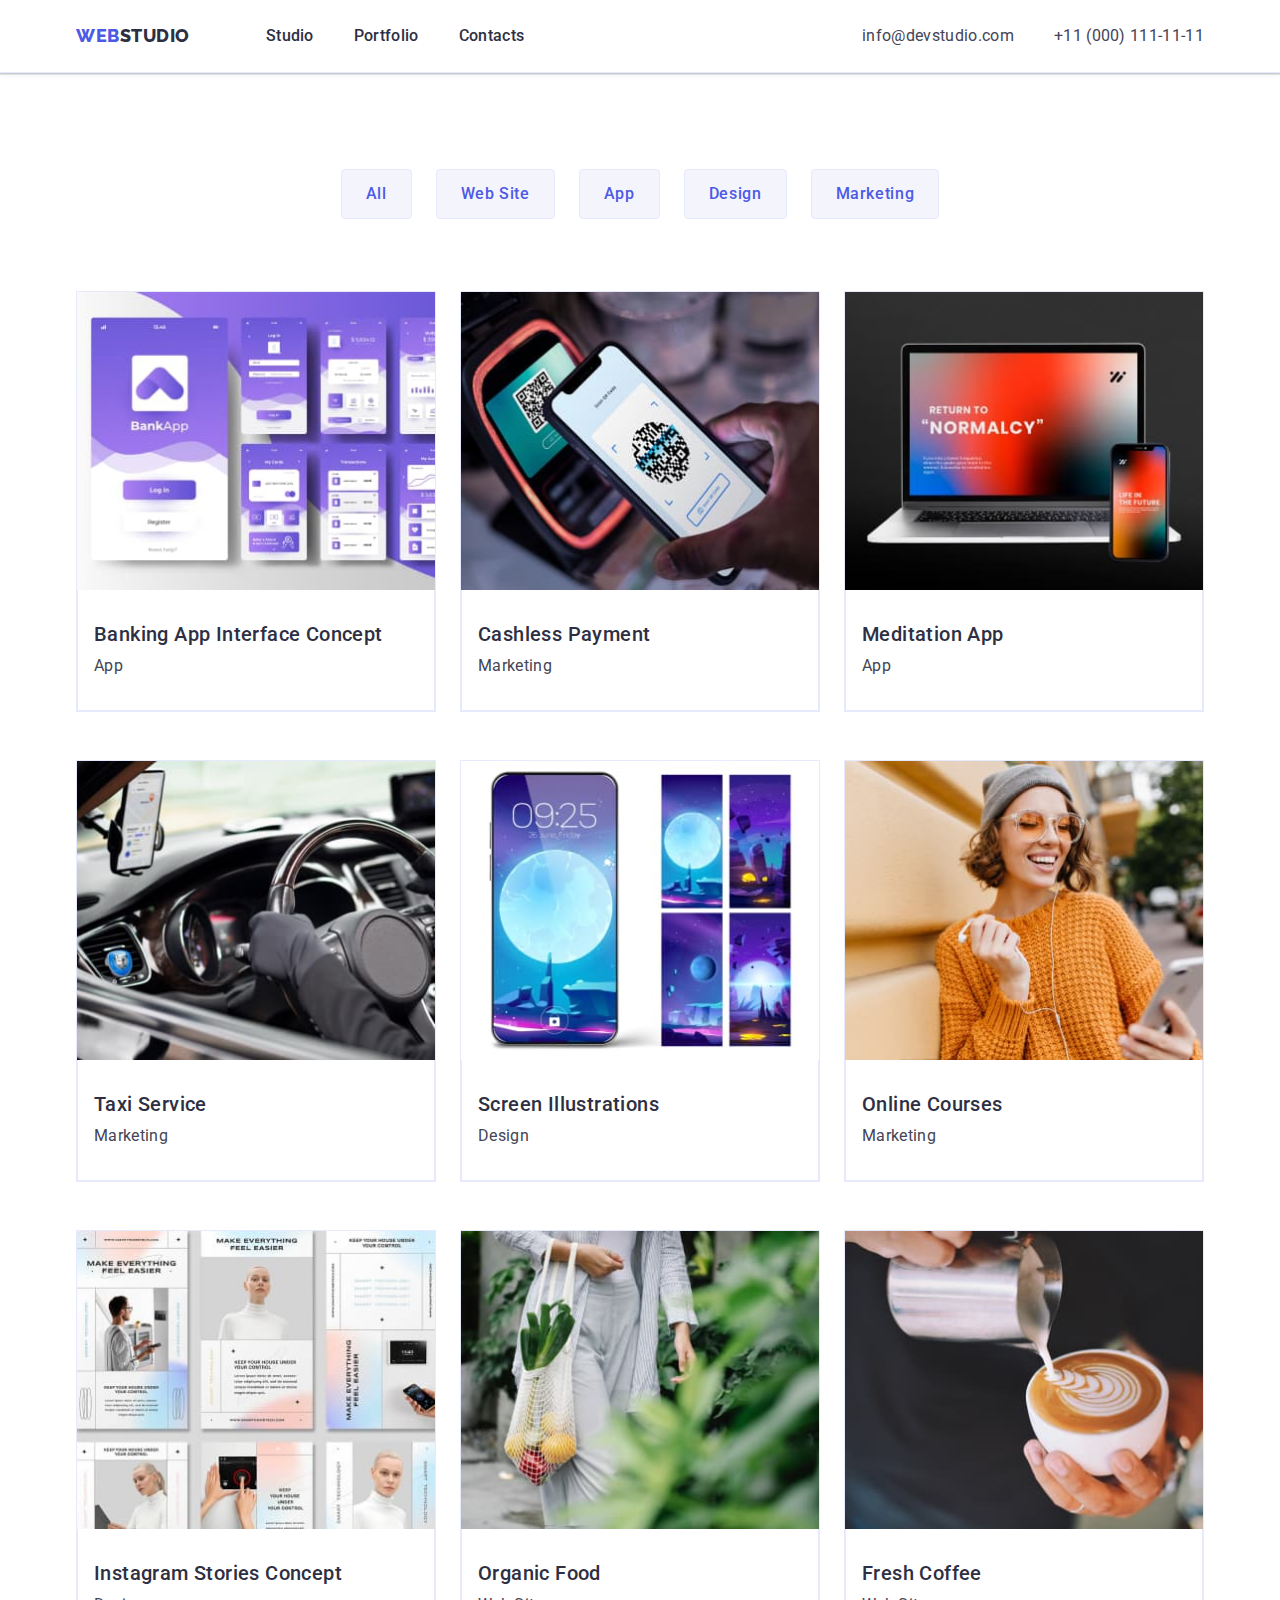
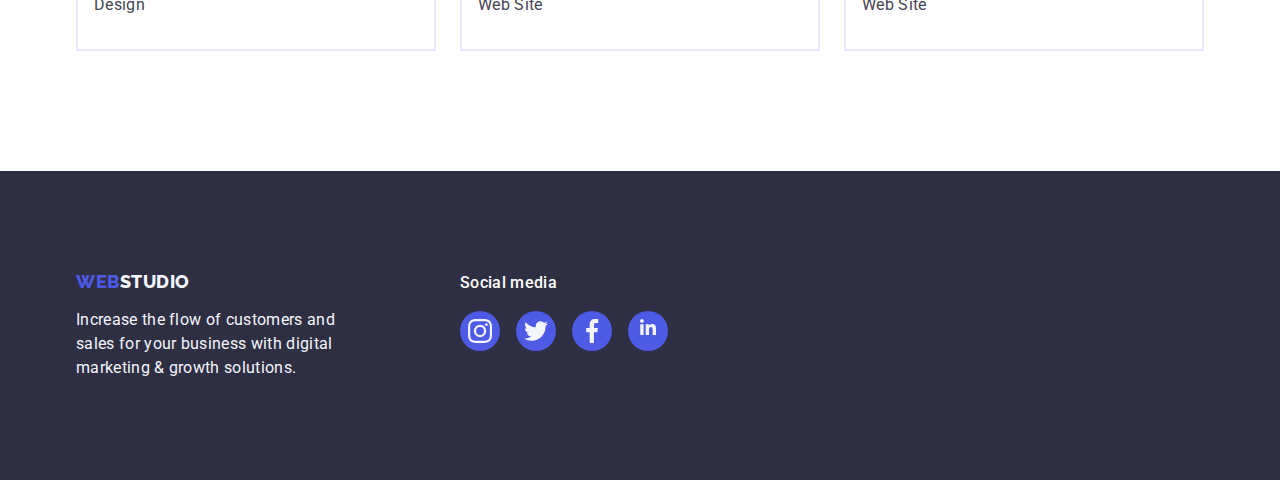
==== portfolio.html @ 7cf5a632 "Initial commit" ====
<!DOCTYPE html>
<html lang="en">

<head>
  <meta charset="UTF-8" />
  <meta http-equiv="X-UA-Compatible" content="IE=edge" />
  <meta name="viewport" content="width=device-width, initial-scale=1.0" />
  <title>WebStudio</title>
  <link rel="preconnect" href="https://fonts.googleapis.com" />
  <link rel="preconnect" href="https://fonts.gstatic.com" crossorigin />
  <link href="https://fonts.googleapis.com/css2?family=Raleway:wght@800&family=Roboto:wght@400;500;700;900&display=swap"
    rel="stylesheet" />
  <link rel="stylesheet" href="https://cdn.jsdelivr.net/npm/modern-normalize@1.1.0/modern-normalize.min.css" />
  <link rel="stylesheet" href="./css/styles.css" />
</head>

<body>
  <!-- Header -->
  <header class="page-header">
    <div class="container page-header-container">
      <nav class="page-nav">
        <a class="logo link" href="./index.html">
          Web<span class="logo-dark">Studio</span></a>
        <ul class="menu list">
          <li class="menu-item">
            <a class="menu-link link" href="./index.html"> Studio</a>
          </li>
          <li class="menu-item">
            <a class="menu-link link" href="./portfolio.html"> Portfolio</a>
          </li>
          <li class="menu-item">
            <a class="menu-link link" href=""> Contacts</a>
          </li>
        </ul>
      </nav>
      <address class="contacts">
        <ul class="link list page-contacts">
          <li class="mail-contact">
            <a class="contact link contact-link" href="mailto:info@devstudio.com">info@devstudio.com</a>
          </li>
          <li>
            <a class="contact link contact-link" href="tel:+110001111111">+11 (000) 111-11-11</a>
          </li>
        </ul>
      </address>
    </div>
  </header>

  <main>
    <section class="portfolio-section">
      <div class="container">
        <h1 hidden>What are We doing</h1>
        <ul class="list button-item">
          <li class="button-item-list"><button class="button-filters" type="button">All</button></li>
          <li class="button-item-list">
            <button class="button-filters" type="button">Web Site</button>
          </li>
          <li class="button-item-list"><button class="button-filters" type="button">App</button></li>
          <li class="button-item-list"><button class="button-filters" type="button">Design</button></li>
          <li class="button-item-list">
            <button class="button-filters" type="button">Marketing</button>
          </li>
        </ul>

        <!-- What Are We Doing Section -->

        <ul class="list images-list">
          <li class="images-item">
            <a class="link images-second-page" href="">
              <img src="./images/images-second-page/blanking-app.jpg" alt="banking app interface concept" width="360"
                height="300" />
                <div class="about-doing">
              <h2 class="main-titles">Banking App Interface Concept</h2>
              <p class="information-list">App</p>
            </div>
            </a>
          </li>

          <li class="images-item">
            <a class="link images-second-page" href="">
              <img src="./images/images-second-page/cashless.jpg" alt="cashless payment" width="360" height="300" />
              <div class="about-doing">
              <h2 class="main-titles">Cashless Payment</h2>
              <p class="information-list">Marketing</p>
            </div>
            </a>
          </li>

          <li class="images-item">
            <a class="link images-second-page" href="">
              <img src="./images/images-second-page/meditatoin-app.jpg" alt="meditatoin app" width="360" height="300" />
              <div class="about-doing">
              <h2 class="main-titles">Meditation App</h2>
              <p class="information-list">App</p>
            </div>
            </a>
          </li>

          <li class="images-item">
            <a class="link images-second-page" href="">
              <img src="./images/images-second-page/taxi.jpg" alt="taxi" width="360" height="300" />
              <div class="about-doing">
              <h2 class="main-titles">Taxi Service</h2>
              <p class="information-list">Marketing</p>
            </div>
            </a>
          </li>

          <li class="images-item">
            <a class="link images-second-page" href="">
              <img src="./images/images-second-page/screen.jpg" alt="screen illustrations" width="360" height="300" />
              <div class="about-doing">
              <h2 class="main-titles">Screen Illustrations</h2>
              <p class="information-list">Design</p>
            </div>
            </a>
          </li>

          <li class="images-item">
            <a class="link images-second-page" href="">
              <img src="./images/images-second-page/online-courses.jpg" alt="online courses" width="360" height="300" />
              <div class="about-doing">
              <h2 class="main-titles">Online Courses</h2>
              <p class="information-list">Marketing</p>
            </div>
            </a>
          </li>

          <li class="images-item">
            <a class="link images-second-page" href="">
              <img src="./images/images-second-page/instagram.jpg" alt="instagram stories content" width="360"
                height="300" />
              <div class="about-doing">
                <h2 class="main-titles">Instagram Stories Concept</h2>
              <p class="information-list">Design</p>
            </div>
            </a>
          </li>

          <li class="images-item">
            <a class="link images-second-page" href="">
              <img src="./images/images-second-page/organic-food.jpg" alt="organic food" width="360" height="300" />
              <div class="about-doing">
              <h2 class="main-titles">Organic Food</h2>
              <p class="information-list">Web Site</p>
            </div>
            </a>
          </li>
          <li class="images-item">
            <a class="link images-second-page" href="">
              <img src="./images/images-second-page/fresh-coffee.jpg" alt="fresh coffee" width="360" height="300" />
              <div class="about-doing">
              <h2 class="main-titles">Fresh Coffee</h2>
              <p class="information-list">Web Site</p>
            </div>
            </a>
          </li>
        </ul>
      </div>
    </section>
  </main>

  <!-- Footer -->

  <footer class="page-footer">
    <div class="container footer-wrapper">
      <div class="logo-container">
        <a class="logo link logo-footer" href="./index.html">Web<span class="logo-white">Studio</span></a>
        <p class="footer-information">
          Increase the flow of customers and sales for your business with digital
          marketing & growth solutions.
        </p>
      </div>
  
      <div class="social-footer-container">
        <p class="footer-media">Social media</p>
        <ul class="social-footer list">
          <li class="social-footer-item">
            <a class="social-footer-link" href="" aria-label="instargram icon">
              <svg class="social-footer-icons" width="24" height="24">
                <use href="./images/icons.svg#icon-instagram"></use>
              </svg>
            </a>
          </li>
          <li class="social-footer-item">
            <a class="social-footer-link" href="" aria-label="twitter icon">
              <svg class="social-footer-icons" width="24" height="24">
                <use href="./images/icons.svg#icon-twitter"></use>
              </svg>
            </a>
          </li>
          <li class="social-footer-item">
            <a class="social-footer-link" href="" aria-label="facebook icon">
              <svg class="social-footer-icons" width="24" height="24">
                <use href="./images/icons.svg#icon-facebook"></use>
              </svg>
            </a>
          </li>
          <li class="social-footer-item">
            <a class="social-footer-link" href="" aria-label="linkedin label">
              <svg class="social-footer-icons" width="24" height="24">
                <use href="./images/icons.svg#icon-linkedin"></use>
              </svg>
            </a>
          </li>
        </ul>
      </div>
    </div>
  
  </footer>
</body>

</html>
---- css/styles.css ----
:root {
  --primary-font: 'Roboto', sans-serif;
  --color-iris: #4d5ae5;
  --color-ocean: #404bbf;
  --color-navy-blue: #2e2f42;
  --color-green: #31d0aa;
  --color-slate: #434455;
  --color-light-slate: #8e8f99;
  --color-cornflower: #e7e9fc;
  --color-cloud: #f4f4fd;
  --color-navy-blue-modal: #2e2f42;
  --color-grey: #2e2f42;
  --color-white: #ffffff;
  --color-dairy: #fcfcfc;
  --color-green: #31D0AA;
  --indent: 24px;
}

h1,h2,h3,h4,h5,h5,p{
  margin-top: 0;
  margin-bottom: 0;
}

/* ul, ol{
  margin-top: 0;
  margin-bottom: 0;
  padding-left: 0;
} */

img{
  display: block;
  max-width: 100%;
  height: auto;
}

.list{
  list-style: none;
  padding: 0;
  margin: 0;
}

.link{
  text-decoration: none;
}

body{
font-family: var(--primary-font);
  font-weight: 400;
  font-size: 16px;
  line-height: 1.5;
  letter-spacing: 0.02em;
  background-color: var(--color-white);
  color: var(--color-slate);
}

.container{
  width: 1158px;
  margin-left: auto;
  margin-right: auto;
  padding-left: 15px;
  padding-right: 15px;
  /* outline: 2px solid red; */
}

/* HEADER */

.page-header{
  border-bottom: 1px solid var(--color-cornflower);
  box-shadow: 0px 2px 1px rgba(46, 47, 66, 0.08),
    0px 1px 1px rgba(46, 47, 66, 0.16),
    0px 1px 6px rgba(46, 47, 66, 0.08);
}

.page-header-container{
  display: flex;
  align-items: center;
}

.page-nav{
  display: flex;
  align-items: center;
}

.menu{
  display: flex;
  align-items: center;
}

.page-contacts{
  display: flex;
  align-items: center;
}

.menu-item:not(:last-child){
  margin-right: 40px;
}

.contacts{
  margin-left: auto;
}

.mail-contact{
  margin-right: 40px;
}

.menu-link{
  display: block;
  padding-top: 24px;
  padding-bottom: 24px;
}

.contact-link{
  display: block;
  padding-top: 24px;
  padding-bottom: 24px;
}
/* .page-header{
  padding-top: 24px;
  padding-bottom: 24px;
} */

.page-header{
  background-color: var(--color-white);
}

.logo{
  margin-right: 76px;

  font-family: 'Raleway', sans-serif;
    font-weight: 800;
    font-size: 18px;
    line-height: 1.17;
    color: var(--color-iris);
    letter-spacing: 0.03em;
    text-transform: uppercase;
    align-items: center;
}

/* LOGO */
.logo-dark{
  color: var(--color-navy-blue);
}

.logo-white{
  color: var(--color-cloud);
}

/* MENU */
.menu-link{
    font-weight: 500;
    color: var(--color-navy-blue);
}

.menu-link:hover,
.menu-link:focus{
  color: var(--color-ocean);
}

/* CONTACTS */
.contacts{
  font-style: normal;
}

.contact{
    color: var(--color-slate);
}

.contact:hover,
.contact:focus{
  color: var(--color-ocean);
}

/* HERO */
.hero-section{
  height: 600px;
  max-width: 1440px;
  margin-right: auto;
  margin-left: auto;
  padding-top: 188px;
  padding-bottom: 188px;
  background-repeat: no-repeat;
  background-size: cover;
  background-position: center;


  background-image: linear-gradient( 
    rgba(46, 47, 66, 0.7),
    rgba(46, 47, 66, 0.7)
  ),
    url('../images/hero/people-office.jpg');
  background-color: var(--color-navy-blue-modal);
}

.hero-title{
    margin-left: auto;
    margin-right: auto;
    display: block;
    max-width: 496px; 
    margin-bottom: 48px;

    font-weight: 700;
    font-size: 56px;
    line-height: 1.07;
    letter-spacing: 0.02em;
    text-align: center;
    color: var(--color-white);
}

.order-button{
  display: block;
  height: 56px;
  border: none;
  margin-left: auto;
  margin-right: auto;
  min-width: 169px;
  padding-top: 16px;
  padding-bottom: 16px;
  padding-right: 32px;
  padding-left: 32px;
  border-radius: 4px;
  cursor: pointer;

  font-family: inherit;
    font-weight: 500;
    font-size: 16px;
    line-height: inherit;
    letter-spacing: 0.04em;
    color: var(--color-white);
    background-color: var(--color-iris);
    box-shadow: 0px 4px 4px rgba(0, 0, 0, 0.15);
}
.section{
  padding-top: 120px;
  padding-bottom: 120px;
}

.what-section{
  padding-bottom: 120px;
}

.order-button:hover,
.order-button:focus{
  background-color: var(--color-ocean);
  cursor: pointer;
}

/* OUR VALUES */

.list-values{
  display: flex;
  flex-wrap: wrap;
  gap: var(--indent);
}
.values-item{
  width: calc((100%-(24px * 3)) / 4);
}

.our-values-title{
    font-weight: 700;
    font-size: 36px;
    line-height: 1.11;
    text-align: center;
    letter-spacing: 0.02em;
    text-transform: capitalize;
}
.main-titles{
  margin-bottom: 8px;

  font-weight: 500;
  font-size: 20px;
  line-height: 1.2;
  letter-spacing: 0.02em;
  color: var(--color-navy-blue-modal);
}
.information-list{
    max-width: 264px;
    color: var(--color-slate);
}

.social-uper{
  display: flex;
  justify-content: center;
  gap: var(--indent);
}

.icon-uper{
    display: flex;
    align-items: center;
    justify-content: center;
    margin-bottom: 8px;
    
    height: 112px;
    border: 1px solid transparent;
    background-color: var(--color-cloud);
    border-radius: 4px;
}

.uper-values-icons{
  margin-bottom: 8px;
}

/* WHAT ARE WE DOING */

.doing-list{
  display: flex;
    flex-wrap: wrap;
    gap: var(--indent);
}

.doing-item{
  width: calc((100%-(24px * 2)) / 3);
}

.doing-section-title{
    margin-bottom: 72px;

    font-weight: 700;
    font-size: 36px;
    line-height: 1.11;
    text-align: center;
    text-transform: capitalize;
    color: var(--color-navy-blue-modal);
}

/* OUR TEAM */

.team-item{
  display: flex;
  flex-wrap: wrap;
  gap: var(--indent);
}

.our-team-section{
  background-color: var(--color-cloud);
}

.our-team-title{
    margin-bottom: 72px;

    font-weight: 700;
    font-size: 36px;
    line-height: 1.11;
    letter-spacing: 0.02em;
    text-align: center;
    text-transform: capitalize;
    color: var(--color-navy-blue-modal);
}

.team-titles{
  margin-bottom: 8px;

  font-weight: 500;
    font-size: 20px;
    line-height: 1.2;
    letter-spacing: 0.02em;
    text-align: center;
    color: var(--color-navy-blue-modal);
} 

.about-team{
  padding-top: 32px;
  padding-bottom: 32px;
  padding-right: 0px;
  padding-left: 0px;
  border-top-left-radius: 0px;
  border-top-right-radius: 0px;
  border-bottom-right-radius: 4px;
  border-bottom-left-radius: 4px;
  box-shadow: 0px 1px 6px rgba(46, 47, 66, 0.08),
    0px 1px 1px rgba(46, 47, 66, 0.16),
    0px 2px 1px rgba(46, 47, 66, 0.08);
}



.team-list{
  margin-bottom: 8px;

  color: var(--color-slate);
  text-align: center;
}

.foto-style{
  width: calc((100%-(24px * 3)) / 4);
  border-radius: 0px 0px 4px 4px;

  background-color: var(--color-white);
  box-shadow: 0px 1px 6px rgba(46, 47, 66, 0.08),
    0px 1px 1px rgba(46, 47, 66, 0.16),
  0px 2px 1px rgba(46, 47, 66, 0.08);
}

.foto-style:hover,
.foto-style:focus{
  box-shadow: 0px 1px 6px rgba(46, 47, 66, 0.08), 0px 1px 1px 
  rgba(46, 47, 66, 0.16), 0px 2px 1px rgba(46, 47, 66, 0.08);
  border-radius: 0px 0px 4px 4px;
}

.social{
  display: flex;
  justify-content: center;
  gap: var(--indent);
}

.social-link{
  display: flex;
  justify-content: center;
  align-items: center;

  width: 40px;
  height: 40px;
  border-radius: 50%;
  background-color: var(--color-iris);
}

.social-link:hover,
.social-link:focus{
  background-color: var(--color-ocean);
}

.social-icons{
 fill: var(--color-cloud);
}

/* CUSTOMERS */


.customers-title{
margin-bottom: 72px;

font-style: normal;
font-weight: 700;
font-size: 36px;
line-height: 1.1;
text-align: center;
letter-spacing: 0.02em;
text-transform: capitalize;
color: var(--color-navy-blue);
}

.clients-list{  
  display: flex;
  align-items: center;
  gap: var(--indent);
}

.clients-link{
  display: flex;
  align-items: center;
  justify-content: center;

  width: 168px;
  height: 88px;

  border: 1px solid #8E8F99;
  border-radius: 4px;
  color: var(--color-light-slate);
}

.clients-link:hover,
.clients-link:focus{
  border-color: var(--color-ocean);
  color: var(--color-ocean);
}

.clients-icon{
  fill: currentColor;
}


/* FOOTER */
.page-footer{
  padding-top: 100px;
  padding-bottom: 100px;

  background-color: var(--color-navy-blue-modal);
}

.logo-footer{
  display: inline-block;
  margin-bottom: 16px;
}

.footer-information{
  max-width: 264px;
  color: var(--color-cloud);
}



.footer-wrapper{
  display: flex;
  align-items: baseline;
  gap: 120px;
}

.footer-media{
  margin-bottom: 16px;

  font-weight: 500;
  color: var(--color-white);
}

.social-footer{
  display: flex;
  justify-content: center;
  gap: 16px;
}

.social-footer-container{
  display: flex;
  flex-direction: column;
}

.social-footer-link{
  display: flex;
  justify-content: center;
  align-items: center;

  width: 40px;
  height: 40px;
  border-radius: 50%;
  background-color: var(--color-iris);
  fill: var(--color-cloud);
}

.social-footer-link:hover,
.social-footer-link:focus{
  background-color: var(--color-green);
}


/* SECOND PAGE */
.button-item{
  display: flex;
  justify-content: center;
  margin-bottom: 72px;
}

.button-item-list:not(:last-child){
  margin-right: 24px;
}

.portfolio-section{
    padding-top: 96px;
    padding-bottom: 120px;
}

/* .button-item-list{
  margin-bottom: 72px;
} */

.images-list{
  display: flex;
  flex-wrap: wrap;
  column-gap: 24px;
  row-gap: 48px;
}

.images-item{
  width: calc((100% - (24px * 2)) / 3);
  border: 1px solid var(--color-cornflower);
}

.about-doing{
  padding-top: 32px;
  padding-bottom: 32px;
  padding-left: 16px;
  padding-right: 16px;
  border: 1px solid var(--color-cornflower);
  border-top: none;
}

.images-item:hover,
.images-item:focus{
    border: 1px solid var(--color-cloud);
    box-shadow: 0px 1px 6px rgba(46, 47, 66, 0.08), 0px 1px 1px rgba(46, 47, 66, 0.16), 0px 2px 1px rgba(46, 47, 66, 0.08);
}

.main-titles{
  margin-bottom: 8pxe;
}

.button-filters{
  padding-top: 12px;
  padding-bottom: 12px;
  padding-right: 24px;
  padding-left: 24px;
  border: 1px solid var(--color-cornflower);
  border-radius: 4px;
  
  font-family: inherit;
    font-weight: 500;
    font-size: 16px;
    line-height: 1.5;
    display: flex;
    align-items: center;
    text-align: center;
    letter-spacing: 0.04em;
    color:  var(--color-iris);
    background-color: var(--color-cloud);
    cursor: pointer;
}

.button-filters:hover,
.button-filters:focus{
  border: 1px solid transparent;

  color: var(--color-white);
  background-color: var(--color-ocean);
  box-shadow: 0px 3px 1px rgba(0, 0, 0, 0.1),
    0px 2px 1px rgba(0, 0, 0, 0.08),
    0px 2px 2px rgba(0, 0, 0, 0.12);
}

.images-second-page{
  display: block;
}

.images-second-page:hover,
.images-second-page:focus{
  box-shadow: 0px 1px 6px rgba(46, 47, 66, 0.08),
    0px 1px 1px rgba(46, 47, 66, 0.16),
    0px 2px 1px rgba(46, 47, 66, 0.08);
}
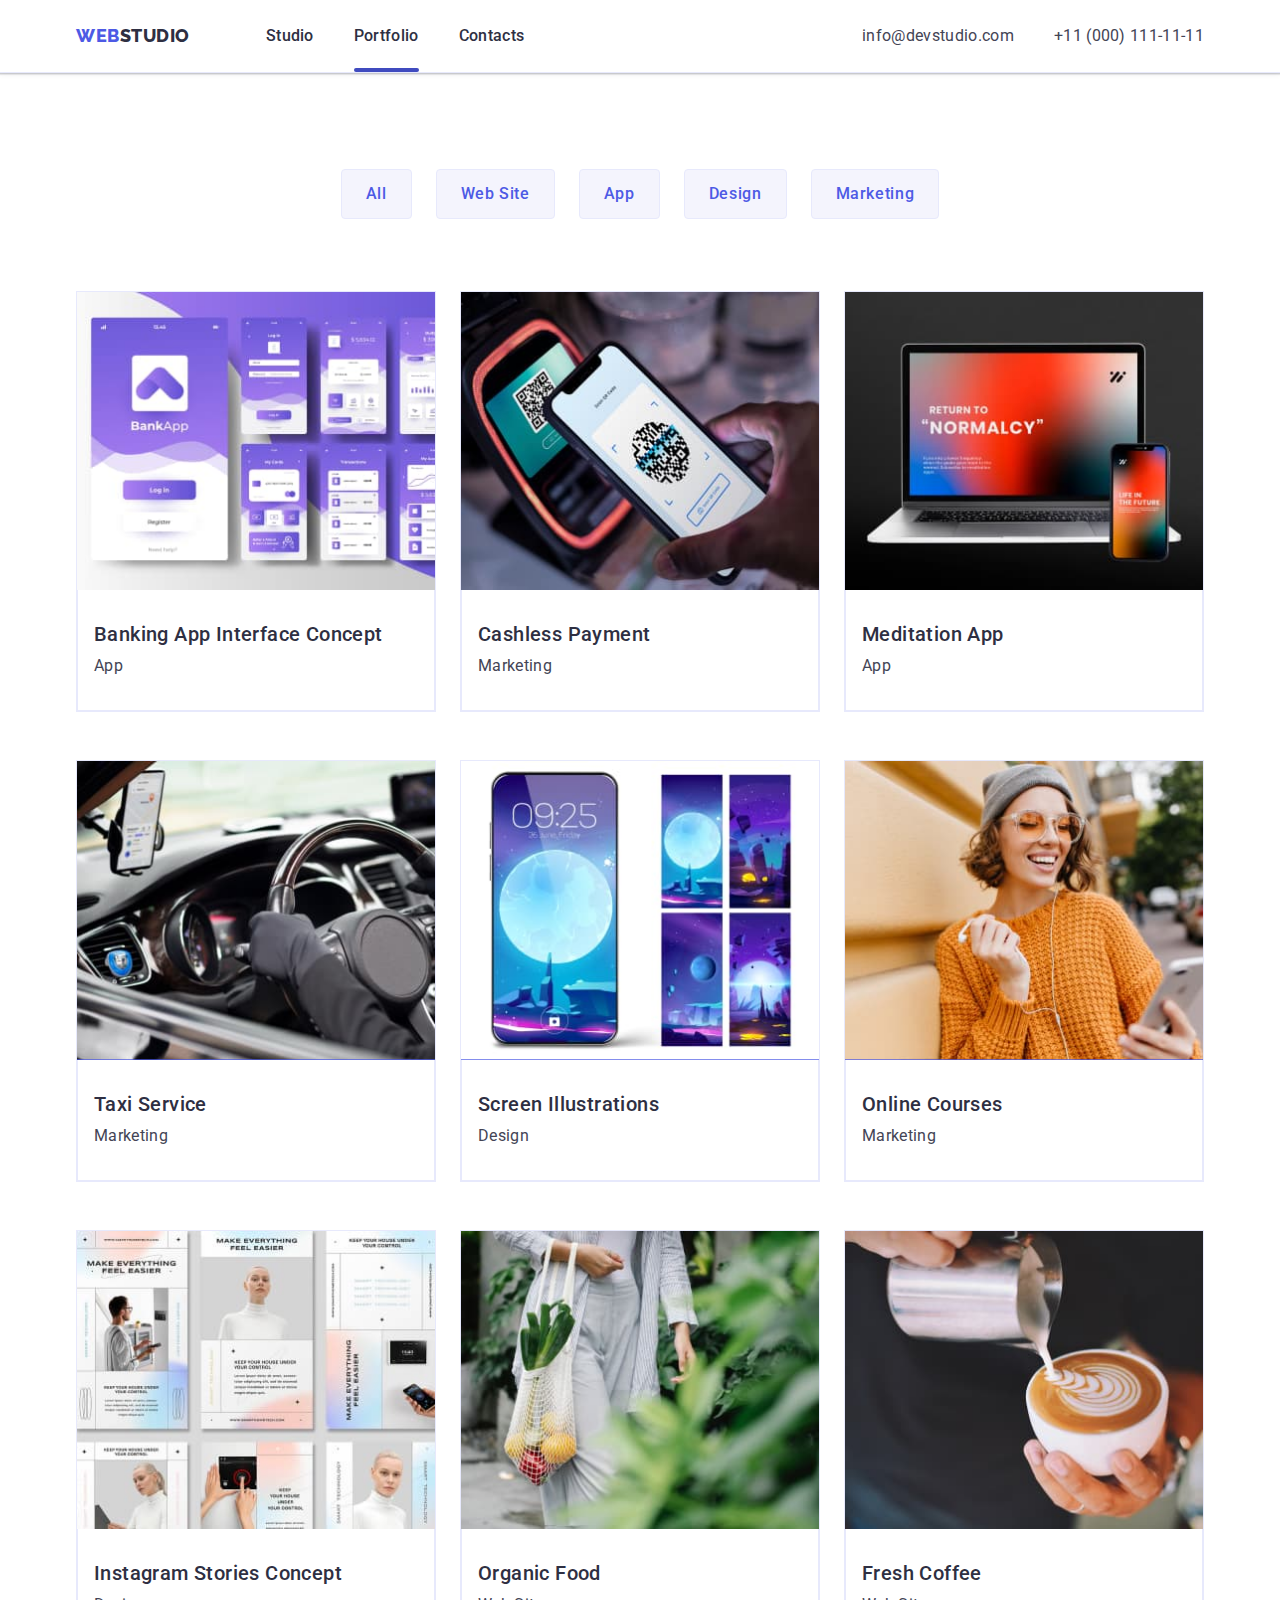
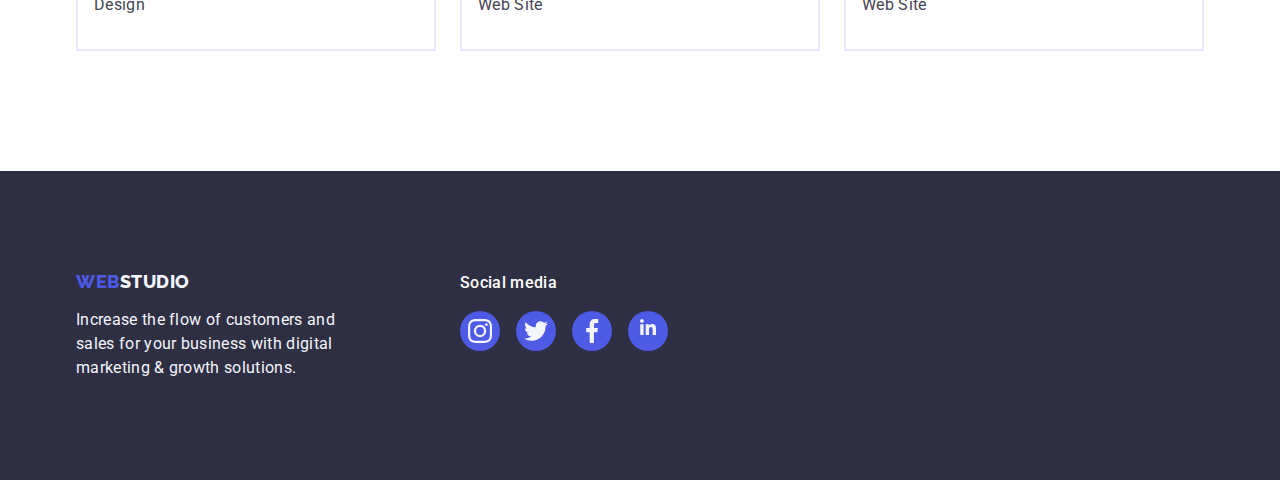
==== commit 9581c0dc: "end hw-5" ====
--- a/portfolio.html
+++ b/portfolio.html
@@ -26,7 +26,7 @@
             <a class="menu-link link" href="./index.html"> Studio</a>
           </li>
           <li class="menu-item">
-            <a class="menu-link link" href="./portfolio.html"> Portfolio</a>
+            <a class="menu-link link current" href="./portfolio.html"> Portfolio</a>
           </li>
           <li class="menu-item">
             <a class="menu-link link" href=""> Contacts</a>
@@ -67,8 +67,16 @@
         <ul class="list images-list">
           <li class="images-item">
             <a class="link images-second-page" href="">
-              <img src="./images/images-second-page/blanking-app.jpg" alt="banking app interface concept" width="360"
+              <div class="label-box">
+                <img src="./images/images-second-page/blanking-app.jpg" alt="banking app interface concept" width="360"
                 height="300" />
+              <div class="overlay">
+                  <p class="overlay-label">
+                    14 Stylish and User-Friendly App Design Concepts · Task Manager App · Calorie Tracker App · Exotic Fruit Ecommerce App
+                    · Cloud Storage App
+                  </p>
+                </div>
+              </div>
                 <div class="about-doing">
               <h2 class="main-titles">Banking App Interface Concept</h2>
               <p class="information-list">App</p>
@@ -78,7 +86,15 @@
 
           <li class="images-item">
             <a class="link images-second-page" href="">
+            <div class="label-box">
               <img src="./images/images-second-page/cashless.jpg" alt="cashless payment" width="360" height="300" />
+              <div class="overlay">
+                <p class="overlay-label">
+                  14 Stylish and User-Friendly App Design Concepts · Task Manager App · Calorie Tracker App · Exotic Fruit Ecommerce App
+                  · Cloud Storage App
+                </p>
+              </div>
+            </div>
               <div class="about-doing">
               <h2 class="main-titles">Cashless Payment</h2>
               <p class="information-list">Marketing</p>
@@ -88,7 +104,15 @@
 
           <li class="images-item">
             <a class="link images-second-page" href="">
+            <div class="label-box">
               <img src="./images/images-second-page/meditatoin-app.jpg" alt="meditatoin app" width="360" height="300" />
+              <div class="overlay">
+                <p class="overlay-label">
+                  14 Stylish and User-Friendly App Design Concepts · Task Manager App · Calorie Tracker App · Exotic Fruit Ecommerce App
+                  · Cloud Storage App
+                </p>
+              </div>
+            </div>
               <div class="about-doing">
               <h2 class="main-titles">Meditation App</h2>
               <p class="information-list">App</p>
@@ -98,7 +122,15 @@
 
           <li class="images-item">
             <a class="link images-second-page" href="">
+            <div class="label-box">
               <img src="./images/images-second-page/taxi.jpg" alt="taxi" width="360" height="300" />
+              <div class="overlay">
+                <p class="overlay-label">
+                  14 Stylish and User-Friendly App Design Concepts · Task Manager App · Calorie Tracker App · Exotic Fruit Ecommerce App
+                  · Cloud Storage App
+                </p>
+              </div>
+            </div>
               <div class="about-doing">
               <h2 class="main-titles">Taxi Service</h2>
               <p class="information-list">Marketing</p>
@@ -108,7 +140,15 @@
 
           <li class="images-item">
             <a class="link images-second-page" href="">
+            <div class="label-box">
               <img src="./images/images-second-page/screen.jpg" alt="screen illustrations" width="360" height="300" />
+              <div class="overlay">
+                <p class="overlay-label">
+                  14 Stylish and User-Friendly App Design Concepts · Task Manager App · Calorie Tracker App · Exotic Fruit Ecommerce App
+                  · Cloud Storage App
+                </p>
+              </div>
+            </div>
               <div class="about-doing">
               <h2 class="main-titles">Screen Illustrations</h2>
               <p class="information-list">Design</p>
@@ -118,7 +158,15 @@
 
           <li class="images-item">
             <a class="link images-second-page" href="">
+            <div class="label-box">
               <img src="./images/images-second-page/online-courses.jpg" alt="online courses" width="360" height="300" />
+              <div class="overlay">
+                <p class="overlay-label">
+                  14 Stylish and User-Friendly App Design Concepts · Task Manager App · Calorie Tracker App · Exotic Fruit Ecommerce App
+                  · Cloud Storage App
+                </p>
+              </div>
+            </div>
               <div class="about-doing">
               <h2 class="main-titles">Online Courses</h2>
               <p class="information-list">Marketing</p>
@@ -128,8 +176,16 @@
 
           <li class="images-item">
             <a class="link images-second-page" href="">
+            <div class="label-box">
               <img src="./images/images-second-page/instagram.jpg" alt="instagram stories content" width="360"
                 height="300" />
+                <div class="overlay">
+                  <p class="overlay-label">
+                  14 Stylish and User-Friendly App Design Concepts · Task Manager App · Calorie Tracker App · Exotic Fruit Ecommerce App
+                  · Cloud Storage App
+                </p>
+                </div>
+            </div>
               <div class="about-doing">
                 <h2 class="main-titles">Instagram Stories Concept</h2>
               <p class="information-list">Design</p>
@@ -139,7 +195,15 @@
 
           <li class="images-item">
             <a class="link images-second-page" href="">
+            <div class="label-box">
               <img src="./images/images-second-page/organic-food.jpg" alt="organic food" width="360" height="300" />
+              <div class="overlay">
+                <p class="overlay-label">
+                  14 Stylish and User-Friendly App Design Concepts · Task Manager App · Calorie Tracker App · Exotic Fruit Ecommerce App
+                  · Cloud Storage App
+                </p>
+              </div>
+            </div>
               <div class="about-doing">
               <h2 class="main-titles">Organic Food</h2>
               <p class="information-list">Web Site</p>
@@ -148,7 +212,15 @@
           </li>
           <li class="images-item">
             <a class="link images-second-page" href="">
+            <div class="label-box">
               <img src="./images/images-second-page/fresh-coffee.jpg" alt="fresh coffee" width="360" height="300" />
+              <div class="overlay">
+                <p class="overlay-label">
+                  14 Stylish and User-Friendly App Design Concepts · Task Manager App · Calorie Tracker App · Exotic Fruit Ecommerce App
+                  · Cloud Storage App
+                </p>
+              </div>
+            </div>
               <div class="about-doing">
               <h2 class="main-titles">Fresh Coffee</h2>
               <p class="information-list">Web Site</p>
--- a/css/styles.css
+++ b/css/styles.css
@@ -21,12 +21,6 @@
   margin-bottom: 0;
 }
 
-/* ul, ol{
-  margin-top: 0;
-  margin-bottom: 0;
-  padding-left: 0;
-} */
-
 img{
   display: block;
   max-width: 100%;
@@ -59,7 +53,6 @@
   margin-right: auto;
   padding-left: 15px;
   padding-right: 15px;
-  /* outline: 2px solid red; */
 }
 
 /* HEADER */
@@ -104,9 +97,41 @@
 }
 
 .menu-link{
+  position: relative;
+
+
   display: block;
   padding-top: 24px;
   padding-bottom: 24px;
+
+  font-weight: 500;
+  color: var(--color-navy-blue);
+
+  transition:color 250ms cubic-bezier(0.4, 0, 0.2, 1);
+}
+
+
+
+.menu-link:hover,
+.menu-link:focus {
+  color: var(--color-ocean);
+}
+
+.menu-link::after{
+  content: '';
+  position: absolute;
+  bottom: 0;
+  left: 0;
+
+
+  display: block;
+  width: 100%;
+  height: 4px;
+  border-radius: 2px;
+}
+
+.menu-link.current::after{
+   background-color: var(--color-ocean);
 }
 
 .contact-link{
@@ -114,10 +139,6 @@
   padding-top: 24px;
   padding-bottom: 24px;
 }
-/* .page-header{
-  padding-top: 24px;
-  padding-bottom: 24px;
-} */
 
 .page-header{
   background-color: var(--color-white);
@@ -145,16 +166,7 @@
   color: var(--color-cloud);
 }
 
-/* MENU */
-.menu-link{
-    font-weight: 500;
-    color: var(--color-navy-blue);
-}
-
-.menu-link:hover,
-.menu-link:focus{
-  color: var(--color-ocean);
-}
+
 
 /* CONTACTS */
 .contacts{
@@ -163,6 +175,8 @@
 
 .contact{
     color: var(--color-slate);
+
+    transition:color 250ms cubic-bezier(0.4, 0, 0.2, 1);
 }
 
 .contact:hover,
@@ -228,7 +242,91 @@
     color: var(--color-white);
     background-color: var(--color-iris);
     box-shadow: 0px 4px 4px rgba(0, 0, 0, 0.15);
-}
+
+  transition:background-color 250ms cubic-bezier(0.4, 0, 0.2, 1);
+  }
+
+  .order-button:hover,
+  .order-button:focus{
+    background-color: var(--color-ocean);
+    cursor: pointer;
+  }
+
+  /* MODAL WINDOW */
+  
+  .backdrop{
+    position: fixed;
+    top: 0;
+    left: 0;
+    bottom: 0;
+    right: 0;
+
+    background-color: rgba(46, 47, 66, 0.4);
+
+    opacity: 1;
+    visibility: visible;
+    pointer-events: initial;
+
+    transition: opacity 250ms cubic-bezier(0.4, 0, 0.2, 1),
+    visibility 250ms cubic-bezier(0.4, 0, 0.2, 1);
+  }
+
+  .backdrop.is-hidden{
+    opacity: 0;
+    visibility: hidden;
+    pointer-events: none;
+  }
+
+  .modal{
+    position: absolute;
+    top: 50%;
+    left: 50%;
+    transform: translate(-50%, -50%);
+
+
+    width: 408px;
+    min-height: 584px;
+    padding: 24px;
+    background-color: var(--color-dairy);
+    box-shadow: 0px 1px 1px rgba(0, 0, 0, 0.14), 
+    0px 1px 3px rgba(0, 0, 0, 0.12),
+    0px 2px 1px rgba(0, 0, 0, 0.2);
+    border-radius: 4px;
+
+  }
+
+  .modal-button{
+    position: absolute;
+    top: 24px;
+    right: 24px;
+
+    display: flex;
+    justify-content: center;
+    align-items: center;
+
+    width: 24px;
+    min-height: 24px;
+    border-radius: 50%;
+    border: 1px solid rgba(0, 0, 0, 0.1);
+    background-color: var(--color-cornflower);
+
+    cursor: pointer;
+
+    transition: background-color 250ms cubic-bezier(0.4, 0, 0.2, 1),
+    color 250ms cubic-bezier(0.4, 0, 0.2, 1);
+
+  }
+
+  .modal-button:hover,
+  .modal-button:focus{
+    color: var(--color-white);
+    background-color: var(--color-ocean);
+  }
+  
+  .modal-icon{
+    fill: currentColor;
+  }
+
 .section{
   padding-top: 120px;
   padding-bottom: 120px;
@@ -238,11 +336,6 @@
   padding-bottom: 120px;
 }
 
-.order-button:hover,
-.order-button:focus{
-  background-color: var(--color-ocean);
-  cursor: pointer;
-}
 
 /* OUR VALUES */
 
@@ -275,6 +368,36 @@
 .information-list{
     max-width: 264px;
     color: var(--color-slate);
+}
+
+.label-box{
+  position: relative;
+  overflow: hidden;
+}
+
+.overlay{
+  position: absolute;
+  top: 0px;
+  left: 0; 
+  transform: translateY(100%);
+
+  width: 100%;
+  padding-top: 40px;
+  padding-right: 32px;
+  padding-bottom: 0px;
+  padding-left: 32px;   
+  height: 100%;
+  background-color: var(--color-iris);
+  transition:transform 250ms cubic-bezier(0.4, 0, 0.2, 1);
+}
+
+.images-item:hover .overlay{
+  transform: translateY(0);
+}
+
+.overlay-label{
+  color: var(--color-cloud);
+
 }
 
 .social-uper{
@@ -412,6 +535,8 @@
   height: 40px;
   border-radius: 50%;
   background-color: var(--color-iris);
+
+  transition:background-color 250ms cubic-bezier(0.4, 0, 0.2, 1);
 }
 
 .social-link:hover,
@@ -456,6 +581,9 @@
   border: 1px solid #8E8F99;
   border-radius: 4px;
   color: var(--color-light-slate);
+
+  transition:color 250ms cubic-bezier(0.4, 0, 0.2, 1), 
+  border-color 250ms cubic-bezier(0.4, 0, 0.2, 1);
 }
 
 .clients-link:hover,
@@ -508,10 +636,6 @@
   gap: 16px;
 }
 
-.social-footer-container{
-  display: flex;
-  flex-direction: column;
-}
 
 .social-footer-link{
   display: flex;
@@ -523,6 +647,8 @@
   border-radius: 50%;
   background-color: var(--color-iris);
   fill: var(--color-cloud);
+
+  transition:background-color 250ms cubic-bezier(0.4, 0, 0.2, 1); 
 }
 
 .social-footer-link:hover,
@@ -546,10 +672,6 @@
     padding-top: 96px;
     padding-bottom: 120px;
 }
-
-/* .button-item-list{
-  margin-bottom: 72px;
-} */
 
 .images-list{
   display: flex;
@@ -575,7 +697,9 @@
 .images-item:hover,
 .images-item:focus{
     border: 1px solid var(--color-cloud);
-    box-shadow: 0px 1px 6px rgba(46, 47, 66, 0.08), 0px 1px 1px rgba(46, 47, 66, 0.16), 0px 2px 1px rgba(46, 47, 66, 0.08);
+    box-shadow: 0px 1px 6px rgba(46, 47, 66, 0.08),
+     0px 1px 1px rgba(46, 47, 66, 0.16), 
+     0px 2px 1px rgba(46, 47, 66, 0.08);
 }
 
 .main-titles{
@@ -601,6 +725,11 @@
     color:  var(--color-iris);
     background-color: var(--color-cloud);
     cursor: pointer;
+
+    transition:color 250ms cubic-bezier(0.4, 0, 0.2, 1),
+    background-color 250ms cubic-bezier(0.4, 0, 0.2, 1),
+    box-shadow 250ms cubic-bezier(0.4, 0, 0.2, 1),
+    border 250ms cubic-bezier(0.4, 0, 0.2, 1);
 }
 
 .button-filters:hover,
